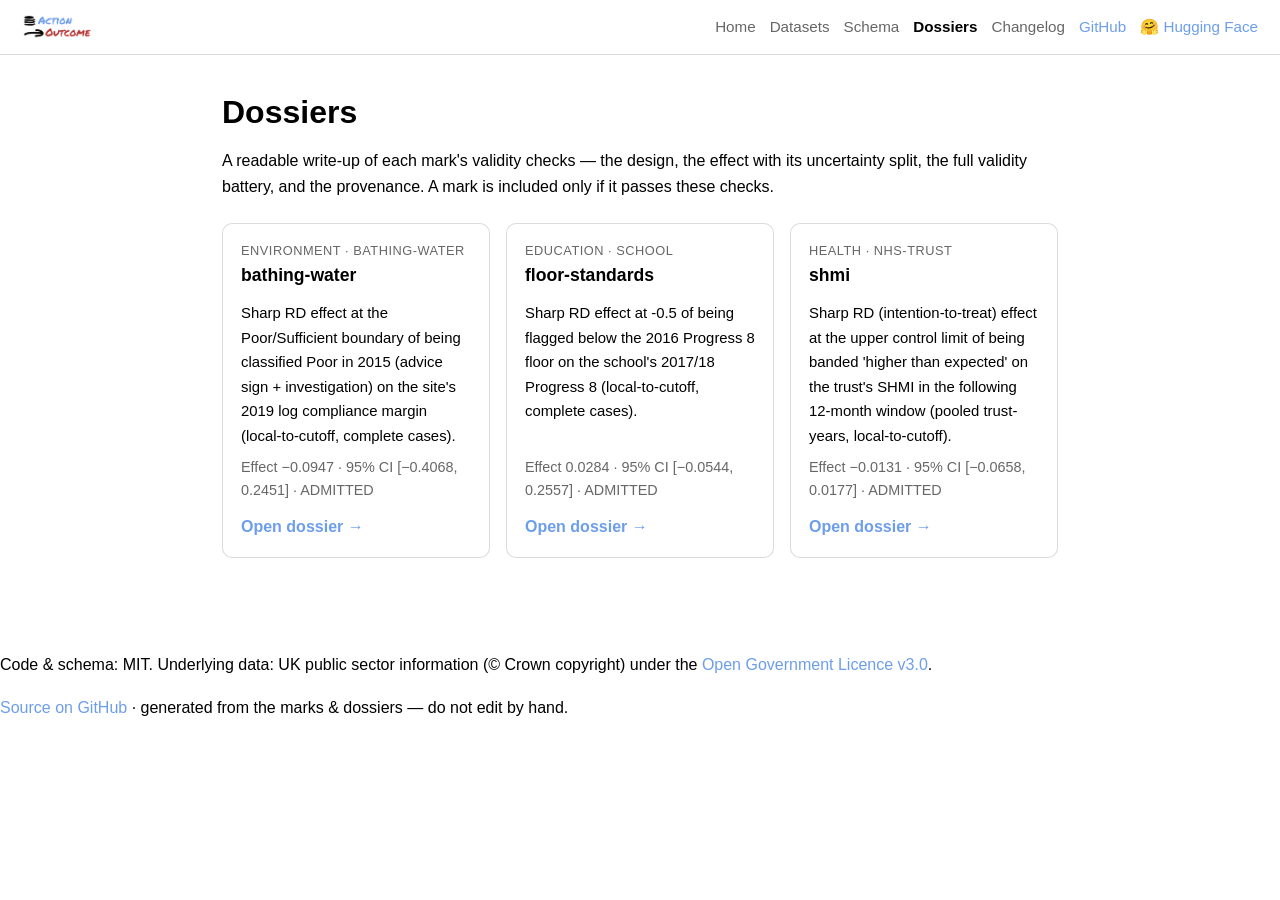
==== docs/dossiers/index.html @ dc25346b "added new site docs" ====
<!DOCTYPE html>
<html lang="en">
<head>
<meta charset="utf-8">
<meta name="viewport" content="width=device-width, initial-scale=1">
<title>Dossiers · openaction2outcome</title>
<link rel="icon" href="../assets/logo.png">
<link rel="stylesheet" href="../style.css">
</head>
<body>
<header class="site-header">
  <a class="brand" href="../index.html">
    <img src="../assets/logo.png" alt="" class="brand-logo">
  </a>
  <nav class="site-nav">
    <a href="../index.html">Home</a><a href="../downloads.html">Datasets</a><a href="../schema.html">Schema</a><a href="../dossiers/index.html" class="current">Dossiers</a><a href="../changelog.html">Changelog</a>
    <a class="ext" href="https://github.com/umbralcalc/openaction2outcome">GitHub</a>
    <a class="ext" href="https://huggingface.co/datasets/umbralcalc/openaction2outcome">🤗 Hugging Face</a>
  </nav>
</header>
<main class="content">
<h1>Dossiers</h1>
<p>A readable write-up of each mark's validity checks &mdash; the design, the effect with its uncertainty split,
   the full validity battery, and the provenance. A mark is included only if it passes these checks.</p>
<div class="cards">
  
  <div class="card">
    <span class="domain">Environment · bathing-water</span>
    <h3>bathing-water</h3>
    <p>Sharp RD effect at the Poor/Sufficient boundary of being classified Poor in 2015 (advice sign &#43; investigation) on the site&#39;s 2019 log compliance margin (local-to-cutoff, complete cases).</p>
    <span class="effect">Effect −0.0947 · 95% CI [−0.4068, 0.2451] · ADMITTED</span>
    <a class="more" href="bathing-water-poor-2015.html">Open dossier &rarr;</a>
  </div>
  
  <div class="card">
    <span class="domain">Education · school</span>
    <h3>floor-standards</h3>
    <p>Sharp RD effect at -0.5 of being flagged below the 2016 Progress 8 floor on the school&#39;s 2017/18 Progress 8 (local-to-cutoff, complete cases).</p>
    <span class="effect">Effect 0.0284 · 95% CI [−0.0544, 0.2557] · ADMITTED</span>
    <a class="more" href="floor-standards-p8-2016.html">Open dossier &rarr;</a>
  </div>
  
  <div class="card">
    <span class="domain">Health · nhs-trust</span>
    <h3>shmi</h3>
    <p>Sharp RD (intention-to-treat) effect at the upper control limit of being banded &#39;higher than expected&#39; on the trust&#39;s SHMI in the following 12-month window (pooled trust-years, local-to-cutoff).</p>
    <span class="effect">Effect −0.0131 · 95% CI [−0.0658, 0.0177] · ADMITTED</span>
    <a class="more" href="shmi-higher-than-expected-banding.html">Open dossier &rarr;</a>
  </div>
  
</div>

</main>
<footer class="site-footer">
  <p>Code &amp; schema: MIT. Underlying data: UK public sector information (© Crown copyright)
     under the <a href="https://www.nationalarchives.gov.uk/doc/open-government-licence/version/3/">Open Government Licence v3.0</a>.</p>
  <p><a href="https://github.com/umbralcalc/openaction2outcome">Source on GitHub</a> · generated from the marks &amp; dossiers — do not edit by hand.</p>
</footer>
</body>
</html>
---- docs/style.css ----
/* openaction2outcome — generated static site. Single stylesheet, no JS.
   Palette: blue #6d9eeb · red #b73535 · black · white. */
:root {
  --ink: #000000;
  --muted: rgba(0, 0, 0, 0.6);
  --line: rgba(0, 0, 0, 0.14);
  --bg: #ffffff;
  --bg-soft: #eef4fd;   /* faint tint of the blue */
  --blue: #6d9eeb;
  --red: #b73535;
  --max: 880px;
}
* { box-sizing: border-box; }
html { -webkit-text-size-adjust: 100%; }
body {
  margin: 0;
  font: 16px/1.65 -apple-system, BlinkMacSystemFont, "Segoe UI", Roboto, Helvetica, Arial, sans-serif;
  color: var(--ink);
  background: var(--bg);
}
a { color: var(--blue); text-decoration: none; }
a:hover { color: var(--red); text-decoration: underline; }
code, pre {
  font-family: ui-monospace, SFMono-Regular, "SF Mono", Menlo, Consolas, monospace;
  font-size: 0.9em;
}
code { background: var(--bg-soft); padding: 0.12em 0.35em; border-radius: 4px; }
pre {
  background: var(--bg-soft);
  border: 1px solid var(--line);
  border-radius: 8px;
  padding: 14px 16px;
  overflow-x: auto;
}
pre code { background: none; padding: 0; }

/* Header / nav */
.site-header {
  display: flex; flex-wrap: wrap; align-items: center; justify-content: space-between;
  gap: 12px;
  padding: 14px 22px;
  border-bottom: 1px solid var(--line);
  background: var(--bg);
  position: sticky; top: 0; z-index: 10;
}
.brand { display: flex; align-items: center; gap: 10px; color: var(--ink); font-weight: 700; }
.brand:hover { text-decoration: none; color: var(--ink); }
.brand-logo { height: 26px; width: auto; display: block; }
.brand-arrow { color: var(--red); }
.site-nav { display: flex; flex-wrap: wrap; gap: 4px 14px; align-items: center; }
.site-nav a { color: var(--muted); font-size: 0.95rem; }
.site-nav a:hover { color: var(--red); }
.site-nav a.current { color: var(--ink); font-weight: 600; }
.site-nav a.ext { color: var(--blue); }
.site-nav a.ext:hover { color: var(--red); }

/* Content */
.content { max-width: var(--max); margin: 0 auto; padding: 32px 22px 56px; }
.content h1 { font-size: 2rem; line-height: 1.2; margin: 0.2em 0 0.5em; }
.content h2 { font-size: 1.4rem; margin: 1.8em 0 0.6em; padding-bottom: 0.2em; border-bottom: 1px solid var(--line); }
.content h3 { font-size: 1.1rem; margin: 1.4em 0 0.5em; }
.content table {
  border-collapse: collapse; width: 100%; margin: 1em 0; font-size: 0.93rem;
}
.content th, .content td { border: 1px solid var(--line); padding: 7px 11px; text-align: left; vertical-align: top; }
.content th { background: var(--bg-soft); font-weight: 600; }
.content blockquote {
  margin: 1em 0; padding: 0.4em 1em; border-left: 3px solid var(--blue);
  color: var(--muted);
}
hr { border: none; border-top: 1px solid var(--line); margin: 2em 0; }

/* Hero (home) */
.hero { text-align: center; padding: 18px 0 8px; }
.hero img { height: auto; width: 300px; max-width: 100%; }
.hero h1 { font-size: 2.3rem; margin: 0.4em 0 0.2em; }
.hero .tagline { font-size: 1.15rem; color: var(--muted); max-width: 640px; margin: 0 auto 1.4em; }
.cta { display: flex; gap: 12px; justify-content: center; flex-wrap: wrap; }

/* Buttons */
.btn {
  display: inline-block; padding: 10px 18px; border-radius: 8px;
  background: var(--blue); color: #fff; font-weight: 600;
  border: 1px solid var(--blue);
}
.btn:hover { background: var(--red); border-color: var(--red); color: #fff; text-decoration: none; }
.btn.secondary { background: var(--bg); color: var(--ink); border-color: var(--line); }
.btn.secondary:hover { background: var(--bg); color: var(--red); border-color: var(--red); }

/* Cards */
.cards { display: grid; grid-template-columns: repeat(auto-fit, minmax(240px, 1fr)); gap: 16px; margin: 1.4em 0; }
.card {
  border: 1px solid var(--line); border-radius: 10px; padding: 16px 18px; background: var(--bg);
  display: flex; flex-direction: column;
}
.card h3 { margin: 0 0 0.2em; }
.card .domain { font-size: 0.8rem; text-transform: uppercase; letter-spacing: 0.04em; color: var(--muted); }
.card p { margin: 0.5em 0; font-size: 0.93rem; color: var(--ink); }
.card .effect { font-variant-numeric: tabular-nums; color: var(--muted); font-size: 0.9rem; margin-top: auto; }
.card a.more { margin-top: 0.7em; font-weight: 600; }

/* Download blocks */
.download {
  border: 1px solid var(--line); border-radius: 10px; padding: 18px 20px; margin: 1.2em 0;
  background: var(--bg-soft);
}
.download h3 { margin-top: 0; }
.download .meta { font-size: 0.86rem; color: var(--muted); margin: 0.6em 0; }
.download .meta code { background: #fff; }
.download .actions { margin-top: 0.8em; }
.badge {
  display: inline-block; font-size: 0.78rem; padding: 2px 9px; border-radius: 999px;
  background: var(--blue); color: #fff; margin-left: 6px; vertical-align: middle; font-weight: 600;
}
.pass { color: var(--ink); font-weight: 600; }
.fail { color: var(--red); font-weight: 600; }
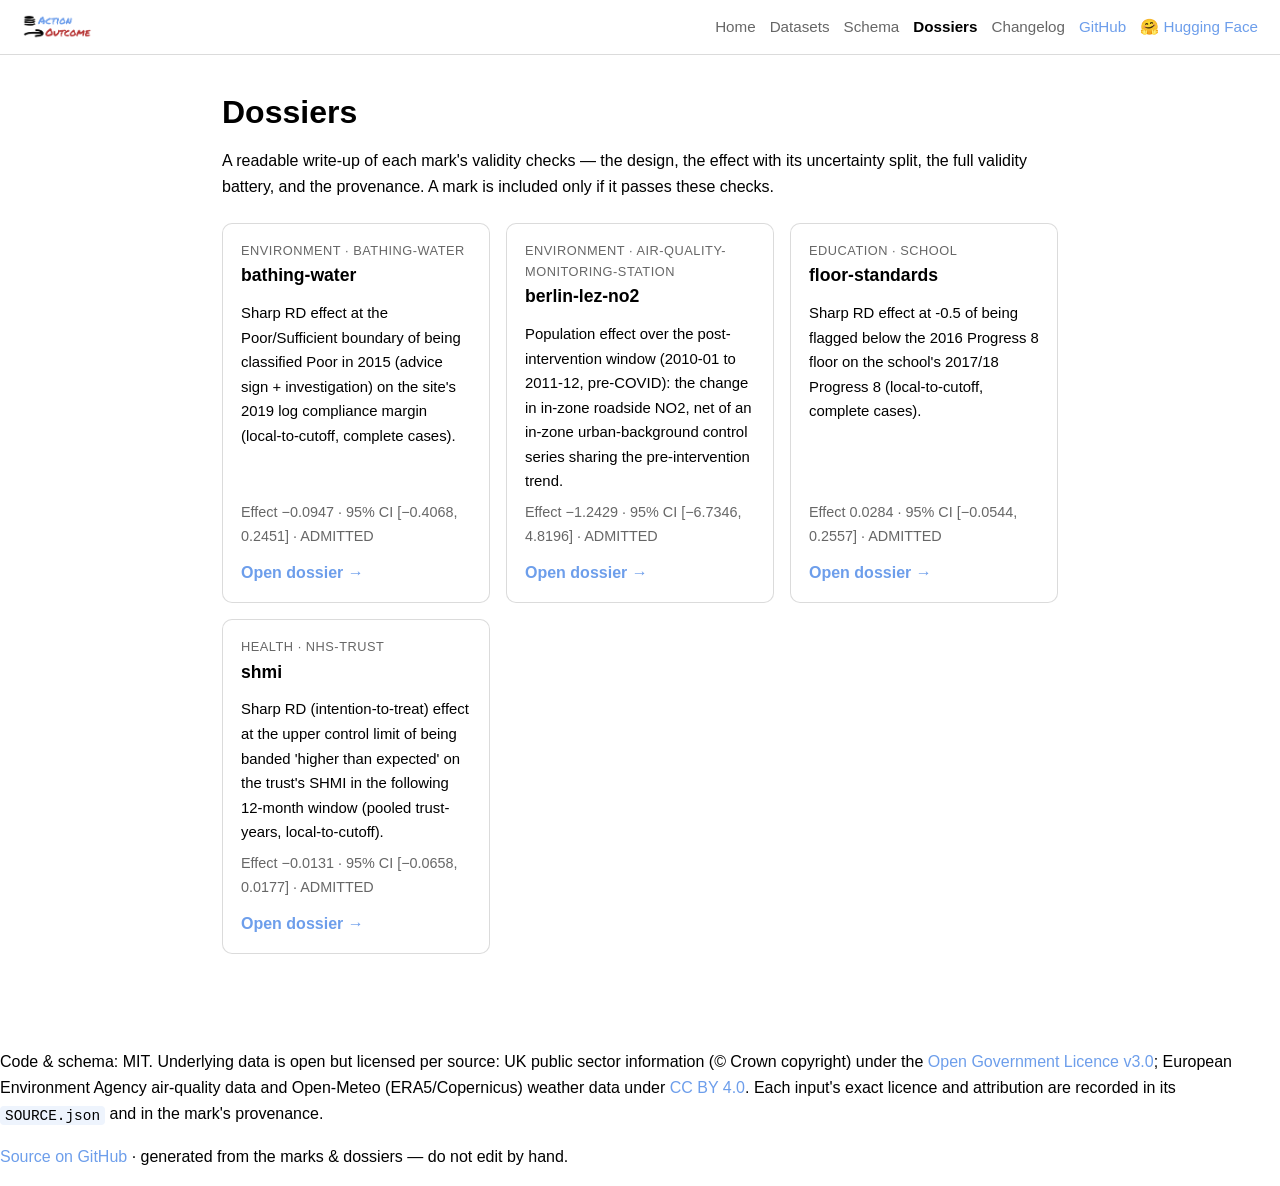
==== commit 2aac097a: "v1.9.0: first controlled-ITS mark — Berlin Umweltzone 2010 → roadside NO2 Lands the corpus's first c" ====
--- a/docs/dossiers/index.html
+++ b/docs/dossiers/index.html
@@ -33,6 +33,14 @@
   </div>
   
   <div class="card">
+    <span class="domain">Environment · air-quality-monitoring-station</span>
+    <h3>berlin-lez-no2</h3>
+    <p>Population effect over the post-intervention window (2010-01 to 2011-12, pre-COVID): the change in in-zone roadside NO2, net of an in-zone urban-background control series sharing the pre-intervention trend.</p>
+    <span class="effect">Effect −1.2429 · 95% CI [−6.7346, 4.8196] · ADMITTED</span>
+    <a class="more" href="berlin-lez-no2-2010.html">Open dossier &rarr;</a>
+  </div>
+  
+  <div class="card">
     <span class="domain">Education · school</span>
     <h3>floor-standards</h3>
     <p>Sharp RD effect at -0.5 of being flagged below the 2016 Progress 8 floor on the school&#39;s 2017/18 Progress 8 (local-to-cutoff, complete cases).</p>
@@ -52,8 +60,12 @@
 
 </main>
 <footer class="site-footer">
-  <p>Code &amp; schema: MIT. Underlying data: UK public sector information (© Crown copyright)
-     under the <a href="https://www.nationalarchives.gov.uk/doc/open-government-licence/version/3/">Open Government Licence v3.0</a>.</p>
+  <p>Code &amp; schema: MIT. Underlying data is open but licensed per source: UK public sector
+     information (© Crown copyright) under the
+     <a href="https://www.nationalarchives.gov.uk/doc/open-government-licence/version/3/">Open Government Licence v3.0</a>;
+     European Environment Agency air-quality data and Open-Meteo (ERA5/Copernicus) weather data under
+     <a href="https://creativecommons.org/licenses/by/4.0/">CC BY 4.0</a>. Each input's exact licence and
+     attribution are recorded in its <code>SOURCE.json</code> and in the mark's provenance.</p>
   <p><a href="https://github.com/umbralcalc/openaction2outcome">Source on GitHub</a> · generated from the marks &amp; dossiers — do not edit by hand.</p>
 </footer>
 </body>
--- a/docs/style.css
+++ b/docs/style.css
@@ -59,8 +59,9 @@
 .content h1 { font-size: 2rem; line-height: 1.2; margin: 0.2em 0 0.5em; }
 .content h2 { font-size: 1.4rem; margin: 1.8em 0 0.6em; padding-bottom: 0.2em; border-bottom: 1px solid var(--line); }
 .content h3 { font-size: 1.1rem; margin: 1.4em 0 0.5em; }
+.table-wrap { overflow-x: auto; margin: 1em 0; -webkit-overflow-scrolling: touch; }
 .content table {
-  border-collapse: collapse; width: 100%; margin: 1em 0; font-size: 0.93rem;
+  border-collapse: collapse; width: 100%; margin: 0; font-size: 0.93rem;
 }
 .content th, .content td { border: 1px solid var(--line); padding: 7px 11px; text-align: left; vertical-align: top; }
 .content th { background: var(--bg-soft); font-weight: 600; }
@@ -106,7 +107,7 @@
 }
 .download h3 { margin-top: 0; }
 .download .meta { font-size: 0.86rem; color: var(--muted); margin: 0.6em 0; }
-.download .meta code { background: #fff; }
+.download .meta code { background: #fff; overflow-wrap: anywhere; word-break: break-all; }
 .download .actions { margin-top: 0.8em; }
 .badge {
   display: inline-block; font-size: 0.78rem; padding: 2px 9px; border-radius: 999px;
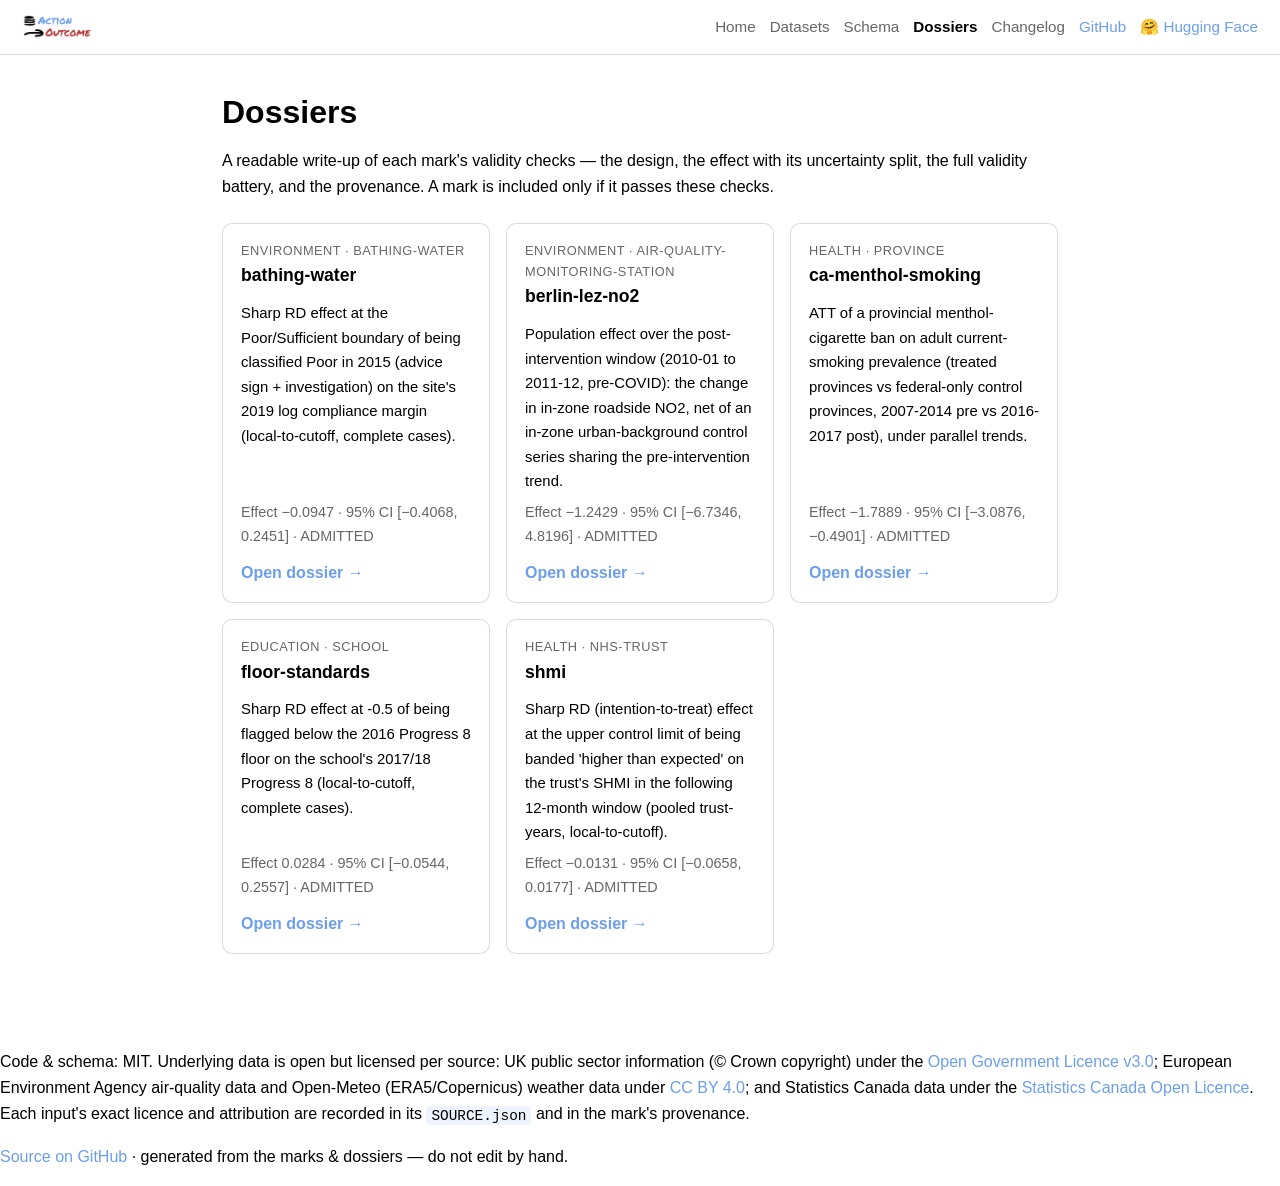
==== commit eff70c8a: "New mark for CA menthol added" ====
--- a/docs/dossiers/index.html
+++ b/docs/dossiers/index.html
@@ -41,6 +41,14 @@
   </div>
   
   <div class="card">
+    <span class="domain">Health · province</span>
+    <h3>ca-menthol-smoking</h3>
+    <p>ATT of a provincial menthol-cigarette ban on adult current-smoking prevalence (treated provinces vs federal-only control provinces, 2007-2014 pre vs 2016-2017 post), under parallel trends.</p>
+    <span class="effect">Effect −1.7889 · 95% CI [−3.0876, −0.4901] · ADMITTED</span>
+    <a class="more" href="ca-menthol-smoking-2016.html">Open dossier &rarr;</a>
+  </div>
+  
+  <div class="card">
     <span class="domain">Education · school</span>
     <h3>floor-standards</h3>
     <p>Sharp RD effect at -0.5 of being flagged below the 2016 Progress 8 floor on the school&#39;s 2017/18 Progress 8 (local-to-cutoff, complete cases).</p>
@@ -64,8 +72,10 @@
      information (© Crown copyright) under the
      <a href="https://www.nationalarchives.gov.uk/doc/open-government-licence/version/3/">Open Government Licence v3.0</a>;
      European Environment Agency air-quality data and Open-Meteo (ERA5/Copernicus) weather data under
-     <a href="https://creativecommons.org/licenses/by/4.0/">CC BY 4.0</a>. Each input's exact licence and
-     attribution are recorded in its <code>SOURCE.json</code> and in the mark's provenance.</p>
+     <a href="https://creativecommons.org/licenses/by/4.0/">CC BY 4.0</a>; and Statistics Canada data
+     under the <a href="https://www.statcan.gc.ca/en/reference/licence">Statistics Canada Open Licence</a>.
+     Each input's exact licence and attribution are recorded in its <code>SOURCE.json</code> and in the
+     mark's provenance.</p>
   <p><a href="https://github.com/umbralcalc/openaction2outcome">Source on GitHub</a> · generated from the marks &amp; dossiers — do not edit by hand.</p>
 </footer>
 </body>
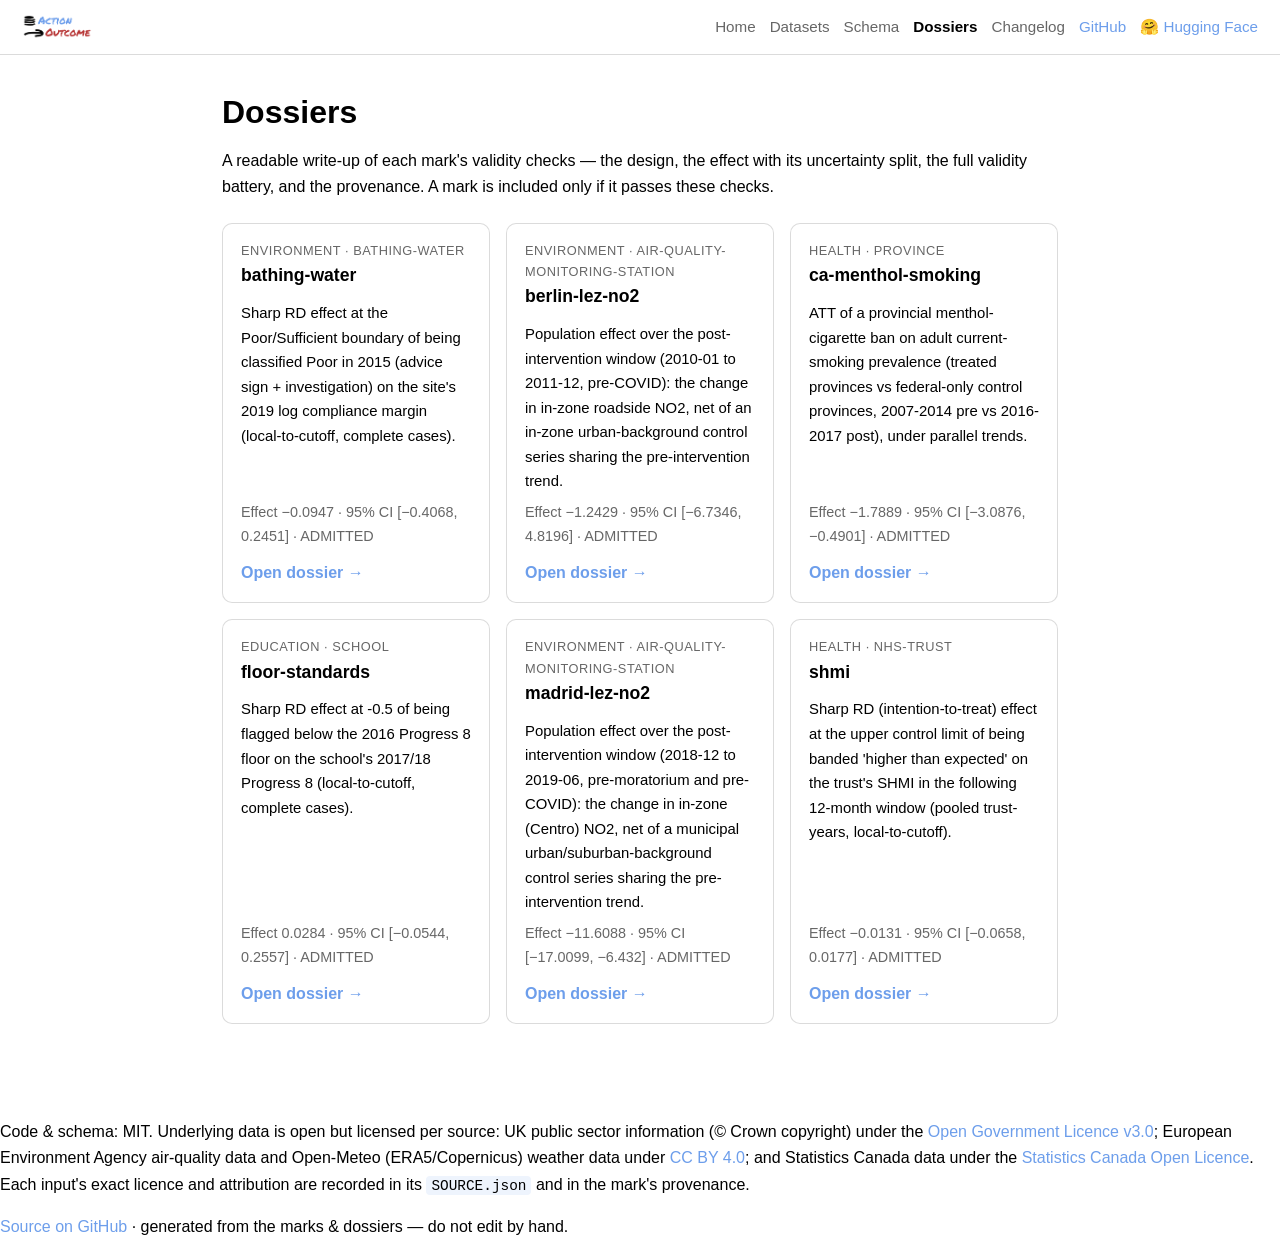
==== commit fc57d30d: "New madrid mark passed" ====
--- a/docs/dossiers/index.html
+++ b/docs/dossiers/index.html
@@ -57,6 +57,14 @@
   </div>
   
   <div class="card">
+    <span class="domain">Environment · air-quality-monitoring-station</span>
+    <h3>madrid-lez-no2</h3>
+    <p>Population effect over the post-intervention window (2018-12 to 2019-06, pre-moratorium and pre-COVID): the change in in-zone (Centro) NO2, net of a municipal urban/suburban-background control series sharing the pre-intervention trend.</p>
+    <span class="effect">Effect −11.6088 · 95% CI [−17.0099, −6.432] · ADMITTED</span>
+    <a class="more" href="madrid-lez-no2-2018.html">Open dossier &rarr;</a>
+  </div>
+  
+  <div class="card">
     <span class="domain">Health · nhs-trust</span>
     <h3>shmi</h3>
     <p>Sharp RD (intention-to-treat) effect at the upper control limit of being banded &#39;higher than expected&#39; on the trust&#39;s SHMI in the following 12-month window (pooled trust-years, local-to-cutoff).</p>
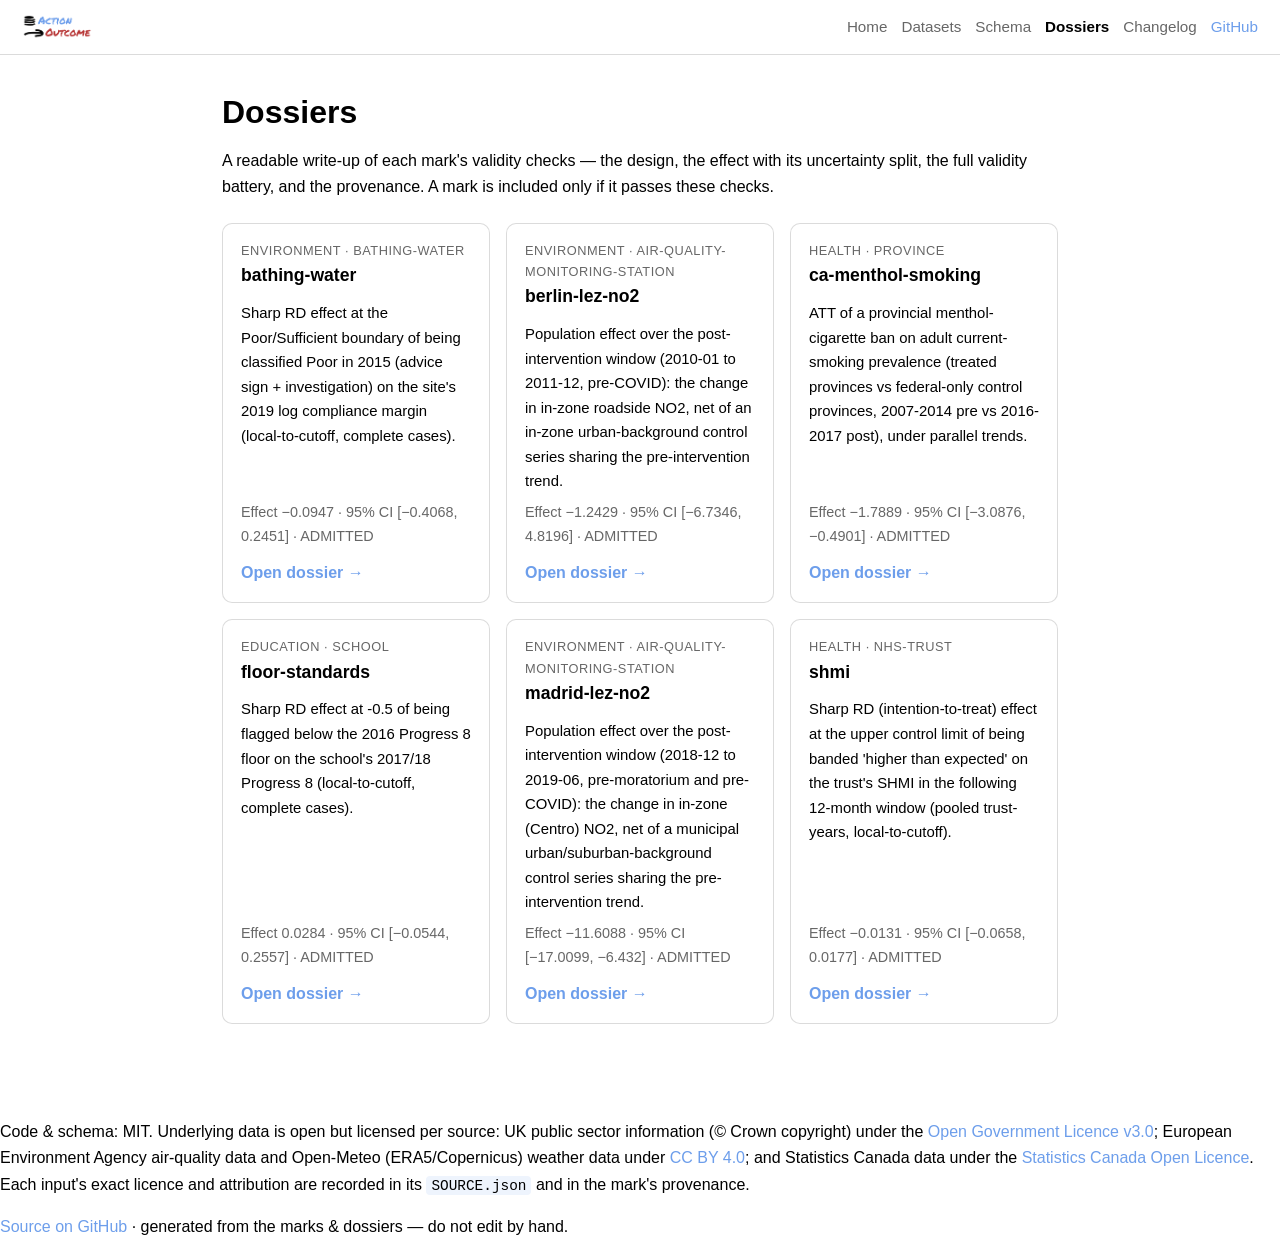
==== commit 4c57519f: "Remove HuggingFace distribution path (v1.12.0) The corpus's value is the per-mark design + honest in" ====
--- a/docs/dossiers/index.html
+++ b/docs/dossiers/index.html
@@ -15,7 +15,6 @@
   <nav class="site-nav">
     <a href="../index.html">Home</a><a href="../downloads.html">Datasets</a><a href="../schema.html">Schema</a><a href="../dossiers/index.html" class="current">Dossiers</a><a href="../changelog.html">Changelog</a>
     <a class="ext" href="https://github.com/umbralcalc/openaction2outcome">GitHub</a>
-    <a class="ext" href="https://huggingface.co/datasets/umbralcalc/openaction2outcome">🤗 Hugging Face</a>
   </nav>
 </header>
 <main class="content">
